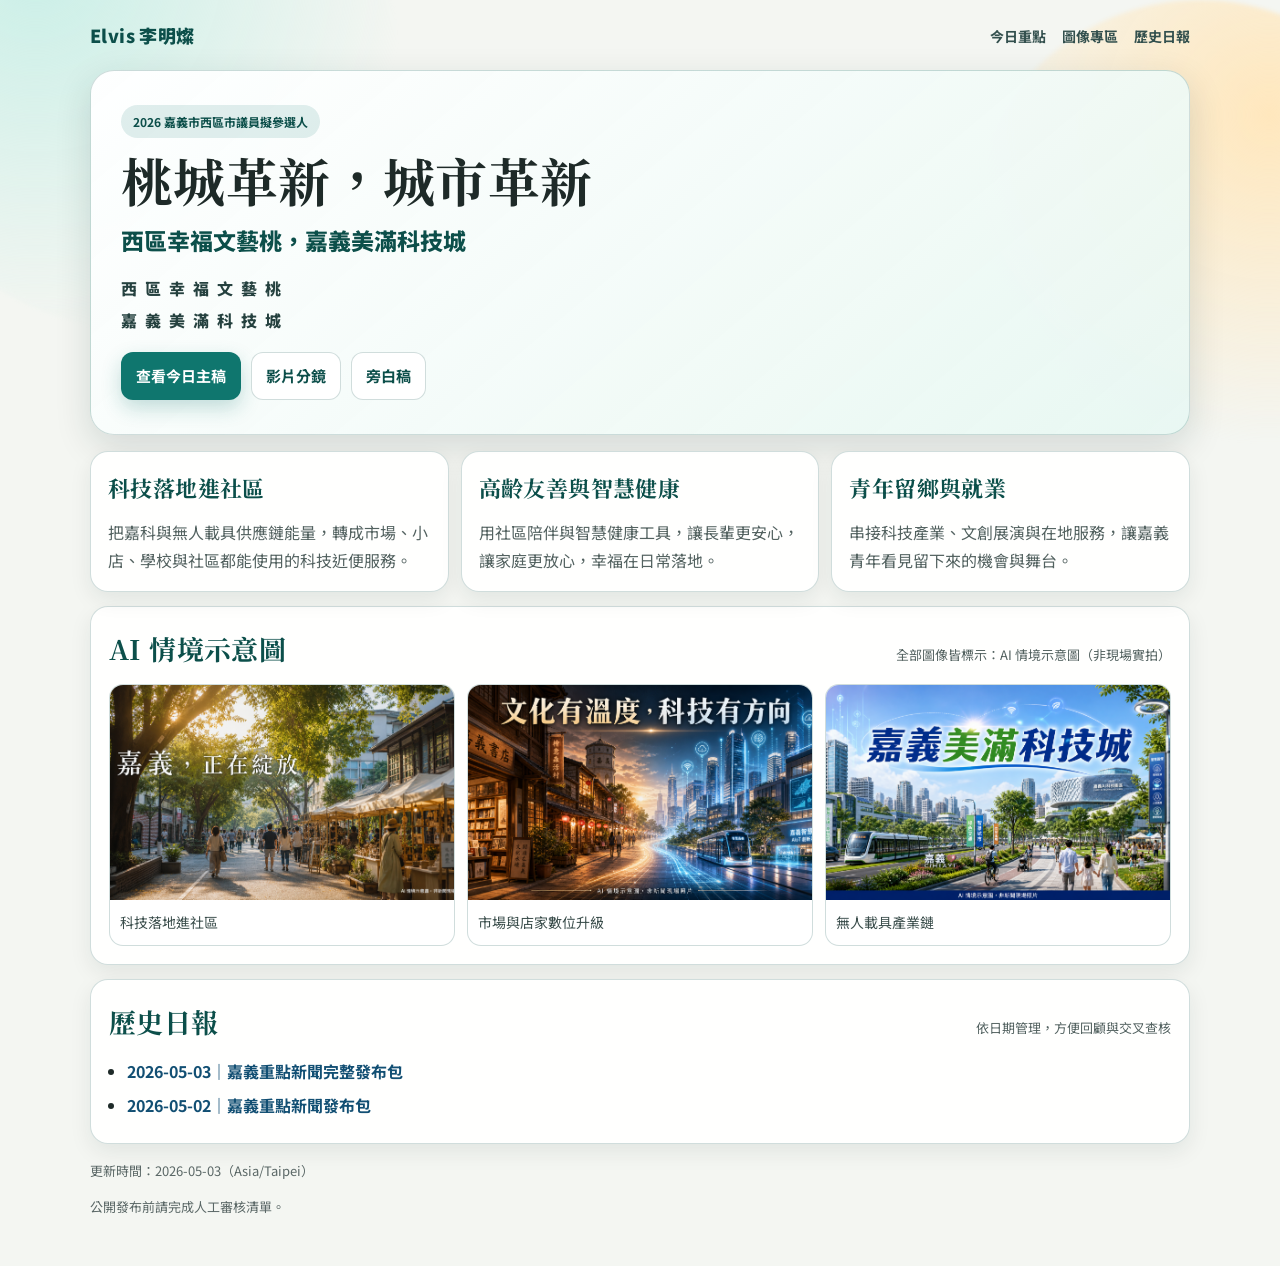
==== index.html @ 9598e378 "fix: repair homepage image src" ====
﻿<!doctype html>
<html lang="zh-Hant">
<head>
  <meta charset="utf-8" />
  <meta name="viewport" content="width=device-width, initial-scale=1" />
  <title>Elvis 李明燦｜嘉義市西區 2026 競選資訊站</title>
  <meta name="description" content="桃城革新，城市革新。嘉義市西區競選資訊：科技、文化、幸福三主軸與每日重點新聞。" />
  <link rel="preconnect" href="https://fonts.googleapis.com" />
  <link rel="preconnect" href="https://fonts.gstatic.com" crossorigin />
  <link href="https://fonts.googleapis.com/css2?family=Noto+Sans+TC:wght@400;500;700;900&family=Noto+Serif+TC:wght@700;900&display=swap" rel="stylesheet" />
  <link rel="stylesheet" href="./styles/site.css" />
</head>
<body>
  <div class="bg-orb bg-orb-a"></div>
  <div class="bg-orb bg-orb-b"></div>

  <header class="topbar wrap">
    <a class="brand" href="./index.html">Elvis 李明燦</a>
    <nav class="topnav">
      <a href="#today">今日重點</a>
      <a href="#gallery">圖像專區</a>
      <a href="#history">歷史日報</a>
    </nav>
  </header>

  <main class="wrap">
    <section class="hero">
      <span class="badge">2026 嘉義市西區市議員擬參選人</span>
      <h1>桃城革新，城市革新</h1>
      <p class="subtitle">西區幸福文藝桃，嘉義美滿科技城</p>

      <div class="acrostic">
        <div>西 區 幸 福 文 藝 桃</div>
        <div>嘉 義 美 滿 科 技 城</div>
      </div>

      <div class="cta-row">
        <a class="btn btn-primary" href="./chiayi-daily-report-2026-05-03.md">查看今日主稿</a>
        <a class="btn btn-soft" href="./storyboard.md">影片分鏡</a>
        <a class="btn btn-soft" href="./narration.txt">旁白稿</a>
      </div>
    </section>

    <section class="grid three" id="today">
      <article class="card">
        <h2>科技落地進社區</h2>
        <p>把嘉科與無人載具供應鏈能量，轉成市場、小店、學校與社區都能使用的科技近便服務。</p>
      </article>
      <article class="card">
        <h2>高齡友善與智慧健康</h2>
        <p>用社區陪伴與智慧健康工具，讓長輩更安心，讓家庭更放心，幸福在日常落地。</p>
      </article>
      <article class="card">
        <h2>青年留鄉與就業</h2>
        <p>串接科技產業、文創展演與在地服務，讓嘉義青年看見留下來的機會與舞台。</p>
      </article>
    </section>

    <section class="panel" id="gallery">
      <div class="panel-head">
        <h2>AI 情境示意圖</h2>
        <span>全部圖像皆標示：AI 情境示意圖（非現場實拍）</span>
      </div>
      <div class="gallery">
        <figure>
          <img src="./assets/daily/2026-05-03/1.png" alt="AI 情境示意圖：科技城市封面" />
          <figcaption>科技落地進社區</figcaption>
        </figure>
        <figure>
          <img src="./assets/daily/2026-05-03/2.png" alt="AI 情境示意圖：市場數位升級" />
          <figcaption>市場與店家數位升級</figcaption>
        </figure>
        <figure>
          <img src="./assets/daily/2026-05-03/3.png" alt="AI 情境示意圖：無人機產業應用" />
          <figcaption>無人載具產業鏈</figcaption>
        </figure>
      </div>
    </section>

    <section class="panel" id="history">
      <div class="panel-head">
        <h2>歷史日報</h2>
        <span>依日期管理，方便回顧與交叉查核</span>
      </div>
      <ul class="history-list">
        <li><a href="./chiayi-daily-report-2026-05-03.md">2026-05-03｜嘉義重點新聞完整發布包</a></li>
        <li><a href="./chiayi-daily-news-2026-05-02.md">2026-05-02｜嘉義重點新聞發布包</a></li>
      </ul>
    </section>

    <footer class="footer">
      <p>更新時間：2026-05-03（Asia/Taipei）</p>
      <p>公開發布前請完成人工審核清單。</p>
    </footer>
  </main>
</body>
</html>
---- styles/site.css ----
﻿:root {
  --bg: #f4f6f2;
  --ink: #1e2a28;
  --muted: #536260;
  --line: rgba(20, 87, 79, 0.2);
  --card: rgba(255, 255, 255, 0.92);
  --brand: #0f766e;
  --brand-deep: #0c4f4a;
  --warm: #d97706;
  --shadow: 0 12px 36px rgba(11, 42, 39, 0.14);
}

* { box-sizing: border-box; }

body {
  margin: 0;
  color: var(--ink);
  font-family: "Noto Sans TC", "Segoe UI", sans-serif;
  line-height: 1.75;
  background: var(--bg);
}

.wrap {
  width: min(1100px, 92vw);
  margin: 0 auto;
}

.bg-orb {
  position: fixed;
  z-index: -1;
  border-radius: 999px;
  filter: blur(2px);
}

.bg-orb-a {
  width: 520px;
  height: 520px;
  top: -190px;
  left: -120px;
  background: radial-gradient(circle at 30% 30%, #caefe7 0%, rgba(202, 239, 231, 0) 72%);
}

.bg-orb-b {
  width: 460px;
  height: 460px;
  top: 0;
  right: -150px;
  background: radial-gradient(circle at 65% 25%, #ffe7bd 0%, rgba(255, 231, 189, 0) 72%);
}

.topbar {
  padding: 20px 0 6px;
  display: flex;
  justify-content: space-between;
  align-items: center;
}

.brand {
  text-decoration: none;
  color: var(--brand-deep);
  font-weight: 900;
  letter-spacing: .4px;
  font-size: 18px;
}

.topnav {
  display: flex;
  gap: 16px;
}

.topnav a {
  color: #33504e;
  text-decoration: none;
  font-weight: 700;
  font-size: 14px;
}

.hero {
  margin-top: 12px;
  border: 1px solid var(--line);
  background: linear-gradient(140deg, rgba(255,255,255,.97), rgba(231,247,242,.9));
  border-radius: 24px;
  box-shadow: var(--shadow);
  padding: 34px 30px;
}

.badge {
  display: inline-block;
  font-size: 12px;
  font-weight: 700;
  color: var(--brand-deep);
  background: rgba(15,118,110,.12);
  padding: 6px 12px;
  border-radius: 999px;
}

h1, h2 {
  font-family: "Noto Serif TC", serif;
  letter-spacing: .4px;
}

h1 {
  margin: 10px 0 8px;
  font-size: clamp(32px, 4.8vw, 52px);
  line-height: 1.24;
}

.subtitle {
  margin: 0;
  color: var(--brand-deep);
  font-size: clamp(18px, 2.2vw, 23px);
  font-weight: 800;
}

.acrostic {
  margin-top: 14px;
  display: grid;
  gap: 4px;
  color: #25413f;
  font-weight: 800;
  letter-spacing: 2px;
}

.cta-row {
  margin-top: 18px;
  display: flex;
  flex-wrap: wrap;
  gap: 10px;
}

.btn {
  text-decoration: none;
  border-radius: 12px;
  border: 1px solid transparent;
  padding: 10px 14px;
  font-weight: 700;
  font-size: 15px;
  transition: transform .15s ease;
}

.btn:hover { transform: translateY(-1px); }

.btn-primary {
  background: var(--brand);
  color: #fff;
  box-shadow: 0 8px 20px rgba(15,118,110,.24);
}

.btn-soft {
  color: var(--brand-deep);
  background: #fff;
  border-color: var(--line);
}

.grid.three {
  margin-top: 16px;
  display: grid;
  grid-template-columns: repeat(3, minmax(0, 1fr));
  gap: 12px;
}

.card,
.panel {
  border: 1px solid var(--line);
  border-radius: 18px;
  background: var(--card);
  box-shadow: 0 8px 22px rgba(12, 40, 38, .08);
}

.card {
  padding: 17px;
}

.card h2 {
  margin: 0 0 10px;
  font-size: 22px;
  color: var(--brand-deep);
}

.card p { margin: 0; color: var(--muted); }

.panel {
  margin-top: 14px;
  padding: 18px;
}

.panel-head {
  display: flex;
  justify-content: space-between;
  align-items: baseline;
  gap: 10px;
}

.panel-head h2 {
  margin: 0;
  color: var(--brand-deep);
  font-size: 27px;
}

.panel-head span {
  font-size: 13px;
  color: var(--muted);
}

.gallery {
  margin-top: 12px;
  display: grid;
  grid-template-columns: repeat(3, minmax(0, 1fr));
  gap: 12px;
}

figure {
  margin: 0;
  border: 1px solid var(--line);
  border-radius: 14px;
  overflow: hidden;
  background: #fff;
}

figure img {
  width: 100%;
  aspect-ratio: 16 / 10;
  object-fit: cover;
  display: block;
}

figcaption {
  font-size: 14px;
  color: #3a4d4b;
  padding: 10px;
}

.history-list {
  margin: 12px 0 0;
  padding-left: 18px;
}

.history-list li { margin: 6px 0; }

.history-list a {
  color: #124f73;
  text-decoration: none;
  font-weight: 700;
}

.history-list a:hover { text-decoration: underline; }

.footer {
  margin: 16px 0 48px;
  color: #5a6766;
  font-size: 13px;
}

@media (max-width: 960px) {
  .topbar {
    flex-direction: column;
    align-items: flex-start;
    gap: 8px;
  }

  .grid.three,
  .gallery {
    grid-template-columns: 1fr;
  }

  .hero {
    padding: 28px 18px;
  }

  .panel-head {
    flex-direction: column;
    align-items: flex-start;
  }
}
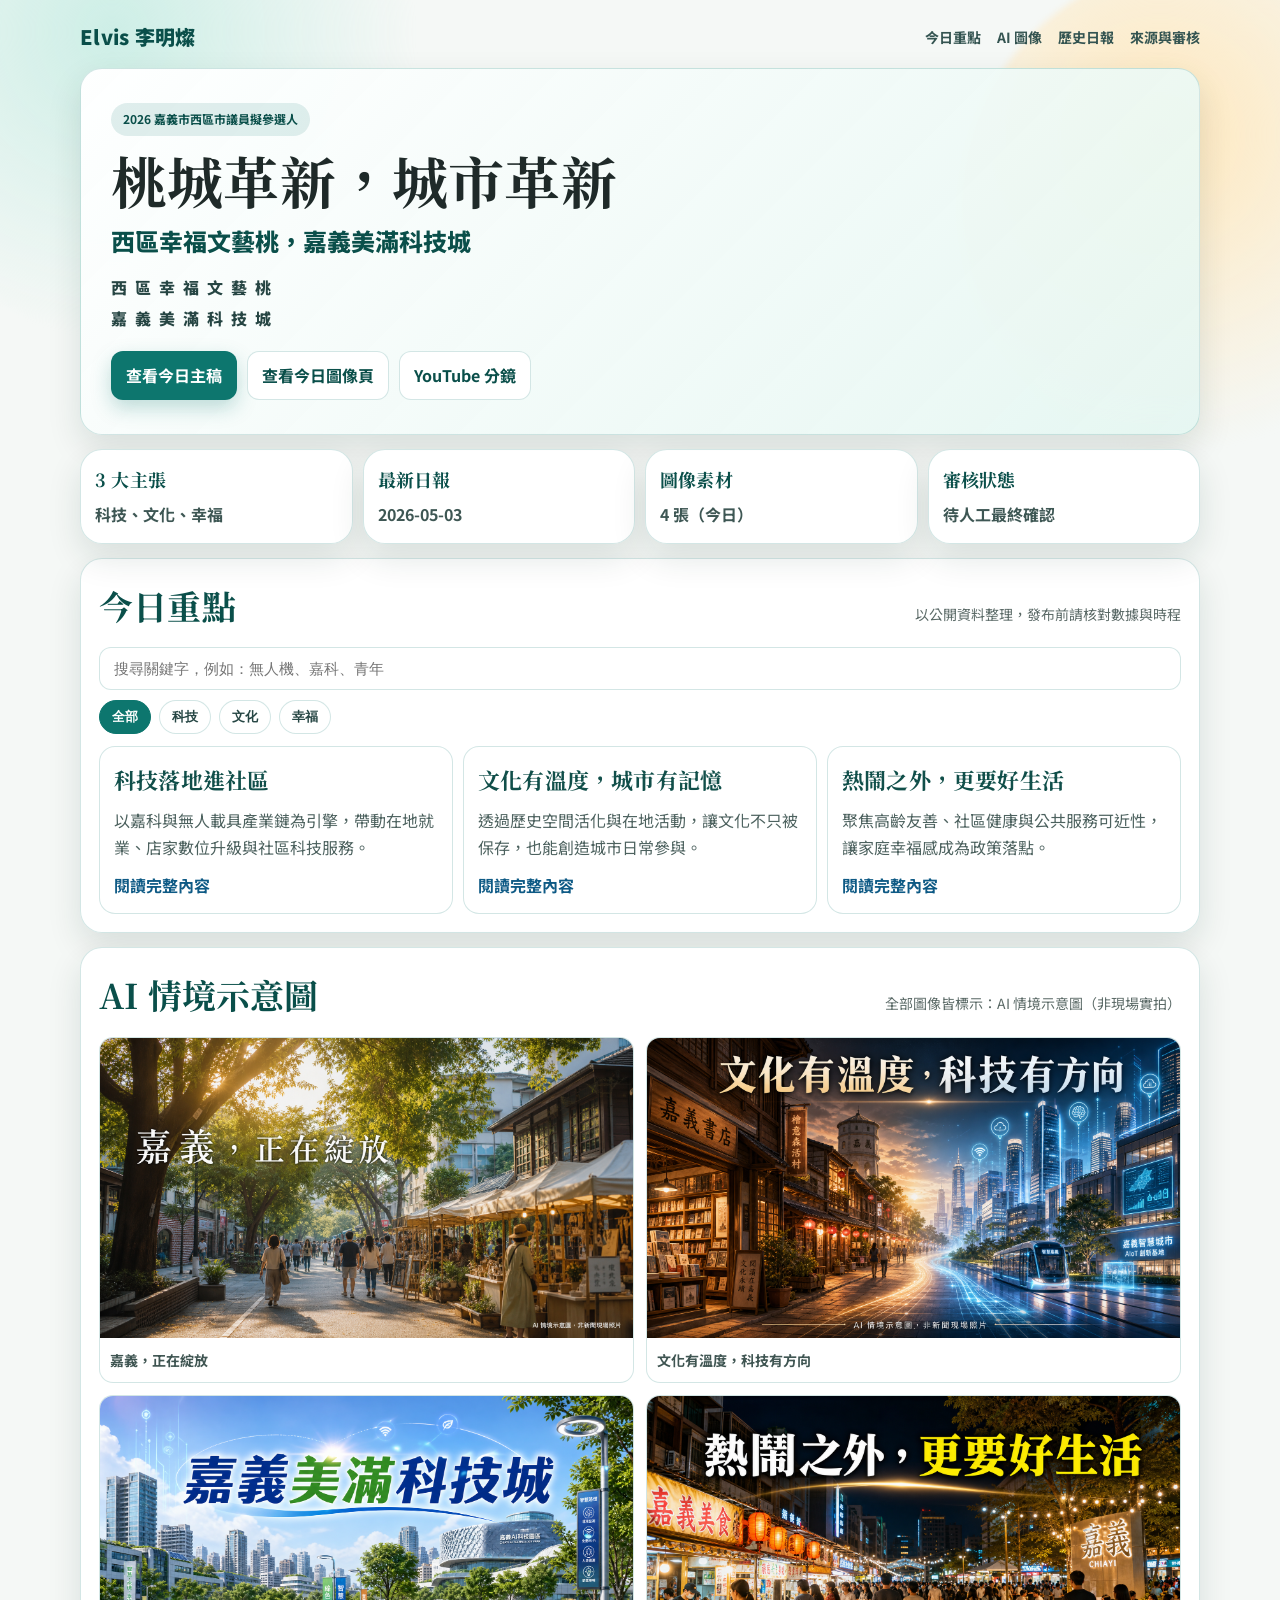
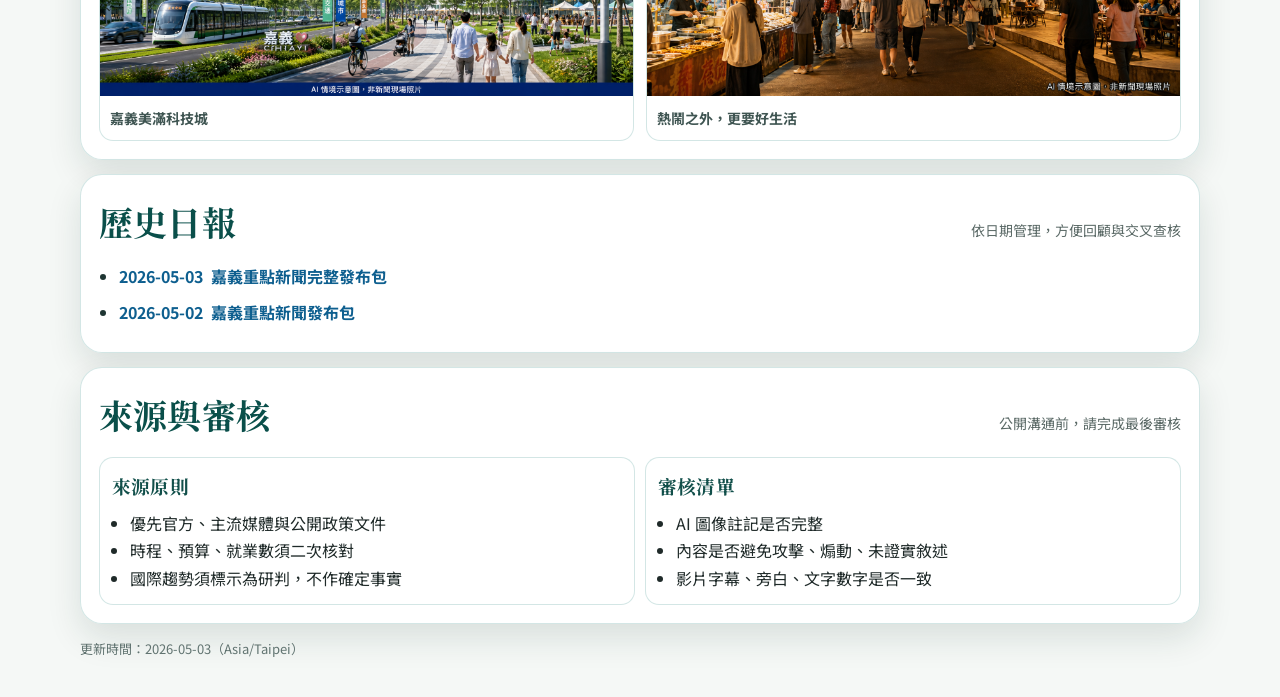
==== commit ce1951d6: "feat: homepage v2 with richer layout and filters" ====
--- a/index.html
+++ b/index.html
@@ -3,23 +3,24 @@
 <head>
   <meta charset="utf-8" />
   <meta name="viewport" content="width=device-width, initial-scale=1" />
-  <title>Elvis 李明燦｜嘉義市西區 2026 競選資訊站</title>
-  <meta name="description" content="桃城革新，城市革新。嘉義市西區競選資訊：科技、文化、幸福三主軸與每日重點新聞。" />
+  <title>Elvis 李明燦｜嘉義市西區競選資訊站</title>
+  <meta name="description" content="科技、文化、幸福三主軸。嘉義市西區每日重點新聞、圖文影音、審核清單與歷史日報。" />
   <link rel="preconnect" href="https://fonts.googleapis.com" />
   <link rel="preconnect" href="https://fonts.gstatic.com" crossorigin />
   <link href="https://fonts.googleapis.com/css2?family=Noto+Sans+TC:wght@400;500;700;900&family=Noto+Serif+TC:wght@700;900&display=swap" rel="stylesheet" />
   <link rel="stylesheet" href="./styles/site.css" />
 </head>
 <body>
-  <div class="bg-orb bg-orb-a"></div>
-  <div class="bg-orb bg-orb-b"></div>
+  <div class="bg bg-a"></div>
+  <div class="bg bg-b"></div>
 
-  <header class="topbar wrap">
+  <header class="top wrap">
     <a class="brand" href="./index.html">Elvis 李明燦</a>
-    <nav class="topnav">
-      <a href="#today">今日重點</a>
-      <a href="#gallery">圖像專區</a>
-      <a href="#history">歷史日報</a>
+    <nav>
+      <a href="#highlights">今日重點</a>
+      <a href="#gallery">AI 圖像</a>
+      <a href="#timeline">歷史日報</a>
+      <a href="#sources">來源與審核</a>
     </nav>
   </header>
 
@@ -27,75 +28,142 @@
     <section class="hero">
       <span class="badge">2026 嘉義市西區市議員擬參選人</span>
       <h1>桃城革新，城市革新</h1>
-      <p class="subtitle">西區幸福文藝桃，嘉義美滿科技城</p>
-
+      <p class="slogan">西區幸福文藝桃，嘉義美滿科技城</p>
       <div class="acrostic">
         <div>西 區 幸 福 文 藝 桃</div>
         <div>嘉 義 美 滿 科 技 城</div>
       </div>
 
-      <div class="cta-row">
-        <a class="btn btn-primary" href="./chiayi-daily-report-2026-05-03.md">查看今日主稿</a>
-        <a class="btn btn-soft" href="./storyboard.md">影片分鏡</a>
-        <a class="btn btn-soft" href="./narration.txt">旁白稿</a>
+      <div class="hero-actions">
+        <a class="btn btn-main" href="./chiayi-daily-report-2026-05-03.md">查看今日主稿</a>
+        <a class="btn btn-soft" href="./daily/2026-05-03-gallery.html">查看今日圖像頁</a>
+        <a class="btn btn-soft" href="./storyboard.md">YouTube 分鏡</a>
       </div>
     </section>
 
-    <section class="grid three" id="today">
-      <article class="card">
-        <h2>科技落地進社區</h2>
-        <p>把嘉科與無人載具供應鏈能量，轉成市場、小店、學校與社區都能使用的科技近便服務。</p>
+    <section class="kpis" aria-label="今日關鍵數據">
+      <article>
+        <h3>3 大主張</h3>
+        <p>科技、文化、幸福</p>
       </article>
-      <article class="card">
-        <h2>高齡友善與智慧健康</h2>
-        <p>用社區陪伴與智慧健康工具，讓長輩更安心，讓家庭更放心，幸福在日常落地。</p>
+      <article>
+        <h3>最新日報</h3>
+        <p>2026-05-03</p>
       </article>
-      <article class="card">
-        <h2>青年留鄉與就業</h2>
-        <p>串接科技產業、文創展演與在地服務，讓嘉義青年看見留下來的機會與舞台。</p>
+      <article>
+        <h3>圖像素材</h3>
+        <p>4 張（今日）</p>
+      </article>
+      <article>
+        <h3>審核狀態</h3>
+        <p>待人工最終確認</p>
       </article>
     </section>
 
-    <section class="panel" id="gallery">
+    <section id="highlights" class="panel">
+      <div class="panel-head">
+        <h2>今日重點</h2>
+        <p>以公開資料整理，發布前請核對數據與時程</p>
+      </div>
+
+      <div class="toolbar">
+        <input id="searchInput" type="search" placeholder="搜尋關鍵字，例如：無人機、嘉科、青年" />
+        <div class="chips" id="chipGroup">
+          <button class="chip active" data-filter="all">全部</button>
+          <button class="chip" data-filter="tech">科技</button>
+          <button class="chip" data-filter="culture">文化</button>
+          <button class="chip" data-filter="wellbeing">幸福</button>
+        </div>
+      </div>
+
+      <div class="cards" id="newsCards">
+        <article class="news-card" data-category="tech" data-keywords="嘉科 無人機 先進封裝 青年就業">
+          <h3>科技落地進社區</h3>
+          <p>以嘉科與無人載具產業鏈為引擎，帶動在地就業、店家數位升級與社區科技服務。</p>
+          <a href="./chiayi-daily-report-2026-05-03.md">閱讀完整內容</a>
+        </article>
+
+        <article class="news-card" data-category="culture" data-keywords="舊市公所 文化活動 文創 觀光">
+          <h3>文化有溫度，城市有記憶</h3>
+          <p>透過歷史空間活化與在地活動，讓文化不只被保存，也能創造城市日常參與。</p>
+          <a href="./chiayi-daily-report-2026-05-03.md">閱讀完整內容</a>
+        </article>
+
+        <article class="news-card" data-category="wellbeing" data-keywords="高齡 健康 社區 生活 安心">
+          <h3>熱鬧之外，更要好生活</h3>
+          <p>聚焦高齡友善、社區健康與公共服務可近性，讓家庭幸福感成為政策落點。</p>
+          <a href="./chiayi-daily-report-2026-05-03.md">閱讀完整內容</a>
+        </article>
+      </div>
+    </section>
+
+    <section id="gallery" class="panel">
       <div class="panel-head">
         <h2>AI 情境示意圖</h2>
-        <span>全部圖像皆標示：AI 情境示意圖（非現場實拍）</span>
+        <p>全部圖像皆標示：AI 情境示意圖（非現場實拍）</p>
       </div>
+
       <div class="gallery">
         <figure>
-          <img src="./assets/daily/2026-05-03/1.png" alt="AI 情境示意圖：科技城市封面" />
-          <figcaption>科技落地進社區</figcaption>
+          <img src="./assets/daily/2026-05-03/1.png" alt="AI 情境示意圖：嘉義正在綻放" />
+          <figcaption>嘉義，正在綻放</figcaption>
         </figure>
         <figure>
-          <img src="./assets/daily/2026-05-03/2.png" alt="AI 情境示意圖：市場數位升級" />
-          <figcaption>市場與店家數位升級</figcaption>
+          <img src="./assets/daily/2026-05-03/2.png" alt="AI 情境示意圖：文化有溫度 科技有方向" />
+          <figcaption>文化有溫度，科技有方向</figcaption>
         </figure>
         <figure>
-          <img src="./assets/daily/2026-05-03/3.png" alt="AI 情境示意圖：無人機產業應用" />
-          <figcaption>無人載具產業鏈</figcaption>
+          <img src="./assets/daily/2026-05-03/3.png" alt="AI 情境示意圖：嘉義美滿科技城" />
+          <figcaption>嘉義美滿科技城</figcaption>
+        </figure>
+        <figure>
+          <img src="./assets/daily/2026-05-03/4.png" alt="AI 情境示意圖：熱鬧之外 更要好生活" />
+          <figcaption>熱鬧之外，更要好生活</figcaption>
         </figure>
       </div>
     </section>
 
-    <section class="panel" id="history">
+    <section id="timeline" class="panel">
       <div class="panel-head">
         <h2>歷史日報</h2>
-        <span>依日期管理，方便回顧與交叉查核</span>
+        <p>依日期管理，方便回顧與交叉查核</p>
       </div>
-      <ul class="history-list">
-        <li><a href="./chiayi-daily-report-2026-05-03.md">2026-05-03｜嘉義重點新聞完整發布包</a></li>
-        <li><a href="./chiayi-daily-news-2026-05-02.md">2026-05-02｜嘉義重點新聞發布包</a></li>
+      <ul class="timeline">
+        <li><time>2026-05-03</time><a href="./chiayi-daily-report-2026-05-03.md">嘉義重點新聞完整發布包</a></li>
+        <li><time>2026-05-02</time><a href="./chiayi-daily-news-2026-05-02.md">嘉義重點新聞發布包</a></li>
       </ul>
     </section>
 
-    <footer class="footer">
-      <p>更新時間：2026-05-03（Asia/Taipei）</p>
-      <p>公開發布前請完成人工審核清單。</p>
-    </footer>
+    <section id="sources" class="panel">
+      <div class="panel-head">
+        <h2>來源與審核</h2>
+        <p>公開溝通前，請完成最後審核</p>
+      </div>
+      <div class="sources-grid">
+        <article>
+          <h3>來源原則</h3>
+          <ul>
+            <li>優先官方、主流媒體與公開政策文件</li>
+            <li>時程、預算、就業數須二次核對</li>
+            <li>國際趨勢須標示為研判，不作確定事實</li>
+          </ul>
+        </article>
+        <article>
+          <h3>審核清單</h3>
+          <ul>
+            <li>AI 圖像註記是否完整</li>
+            <li>內容是否避免攻擊、煽動、未證實敘述</li>
+            <li>影片字幕、旁白、文字數字是否一致</li>
+          </ul>
+        </article>
+      </div>
+    </section>
   </main>
+
+  <footer class="footer wrap">
+    <p>更新時間：2026-05-03（Asia/Taipei）</p>
+  </footer>
+
+  <script src="./scripts/site.js"></script>
 </body>
 </html>
-
-
-
-
--- a/styles/site.css
+++ b/styles/site.css
@@ -1,13 +1,13 @@
 ﻿:root {
-  --bg: #f4f6f2;
-  --ink: #1e2a28;
-  --muted: #536260;
-  --line: rgba(20, 87, 79, 0.2);
-  --card: rgba(255, 255, 255, 0.92);
-  --brand: #0f766e;
-  --brand-deep: #0c4f4a;
-  --warm: #d97706;
-  --shadow: 0 12px 36px rgba(11, 42, 39, 0.14);
+  --bg: #f5f8f6;
+  --ink: #1f2a29;
+  --muted: #5b6a67;
+  --brand: #0d766e;
+  --brand-deep: #0a4f4a;
+  --accent: #e1a300;
+  --line: rgba(13, 118, 110, 0.18);
+  --panel: rgba(255, 255, 255, 0.93);
+  --shadow: 0 14px 34px rgba(16, 48, 45, 0.12);
 }
 
 * { box-sizing: border-box; }
@@ -16,112 +16,118 @@
   margin: 0;
   color: var(--ink);
   font-family: "Noto Sans TC", "Segoe UI", sans-serif;
-  line-height: 1.75;
+  line-height: 1.72;
   background: var(--bg);
 }
 
-.wrap {
-  width: min(1100px, 92vw);
-  margin: 0 auto;
-}
-
-.bg-orb {
+.bg {
   position: fixed;
   z-index: -1;
   border-radius: 999px;
-  filter: blur(2px);
-}
-
-.bg-orb-a {
-  width: 520px;
-  height: 520px;
-  top: -190px;
-  left: -120px;
-  background: radial-gradient(circle at 30% 30%, #caefe7 0%, rgba(202, 239, 231, 0) 72%);
-}
-
-.bg-orb-b {
-  width: 460px;
-  height: 460px;
-  top: 0;
-  right: -150px;
-  background: radial-gradient(circle at 65% 25%, #ffe7bd 0%, rgba(255, 231, 189, 0) 72%);
-}
-
-.topbar {
-  padding: 20px 0 6px;
+  filter: blur(3px);
+}
+
+.bg-a {
+  width: 560px;
+  height: 560px;
+  left: -140px;
+  top: -220px;
+  background: radial-gradient(circle at 45% 45%, #cdeee6 0%, rgba(205, 238, 230, 0) 70%);
+}
+
+.bg-b {
+  width: 500px;
+  height: 500px;
+  right: -180px;
+  top: -40px;
+  background: radial-gradient(circle at 40% 35%, #ffe8be 0%, rgba(255, 232, 190, 0) 72%);
+}
+
+.wrap {
+  width: min(1120px, 92vw);
+  margin: 0 auto;
+}
+
+.top {
+  padding: 20px 0 4px;
   display: flex;
   justify-content: space-between;
   align-items: center;
 }
 
 .brand {
-  text-decoration: none;
-  color: var(--brand-deep);
+  color: var(--brand-deep);
+  text-decoration: none;
   font-weight: 900;
-  letter-spacing: .4px;
-  font-size: 18px;
-}
-
-.topnav {
+  letter-spacing: .3px;
+  font-size: 20px;
+}
+
+.top nav {
   display: flex;
   gap: 16px;
 }
 
-.topnav a {
-  color: #33504e;
-  text-decoration: none;
-  font-weight: 700;
+.top nav a {
+  color: #345451;
+  text-decoration: none;
   font-size: 14px;
+  font-weight: 700;
+}
+
+.hero,
+.panel,
+.kpis article {
+  border: 1px solid var(--line);
+  border-radius: 22px;
+  background: var(--panel);
+  box-shadow: var(--shadow);
 }
 
 .hero {
-  margin-top: 12px;
-  border: 1px solid var(--line);
-  background: linear-gradient(140deg, rgba(255,255,255,.97), rgba(231,247,242,.9));
-  border-radius: 24px;
-  box-shadow: var(--shadow);
+  margin-top: 10px;
   padding: 34px 30px;
+  background: linear-gradient(135deg, rgba(255,255,255,.97), rgba(228,246,241,.9));
 }
 
 .badge {
   display: inline-block;
-  font-size: 12px;
-  font-weight: 700;
-  color: var(--brand-deep);
-  background: rgba(15,118,110,.12);
   padding: 6px 12px;
   border-radius: 999px;
-}
-
-h1, h2 {
+  background: rgba(13,118,110,.12);
+  color: var(--brand-deep);
+  font-size: 12px;
+  font-weight: 700;
+}
+
+h1,h2,h3 {
   font-family: "Noto Serif TC", serif;
-  letter-spacing: .4px;
+  letter-spacing: .2px;
 }
 
 h1 {
-  margin: 10px 0 8px;
-  font-size: clamp(32px, 4.8vw, 52px);
-  line-height: 1.24;
-}
-
-.subtitle {
-  margin: 0;
-  color: var(--brand-deep);
-  font-size: clamp(18px, 2.2vw, 23px);
+  margin: 10px 0 6px;
+  font-size: clamp(34px, 5vw, 56px);
+  line-height: 1.22;
+}
+
+.slogan {
+  margin: 0;
+  color: var(--brand-deep);
+  font-size: clamp(18px, 2.2vw, 24px);
   font-weight: 800;
 }
 
 .acrostic {
-  margin-top: 14px;
+  margin-top: 12px;
   display: grid;
   gap: 4px;
-  color: #25413f;
   font-weight: 800;
   letter-spacing: 2px;
-}
-
-.cta-row {
+  color: #264543;
+}
+
+.hero-actions {
   margin-top: 18px;
   display: flex;
   flex-wrap: wrap;
@@ -129,21 +135,21 @@
 }
 
 .btn {
+  display: inline-block;
   text-decoration: none;
   border-radius: 12px;
+  padding: 10px 14px;
+  font-weight: 700;
   border: 1px solid transparent;
-  padding: 10px 14px;
-  font-weight: 700;
-  font-size: 15px;
   transition: transform .15s ease;
 }
 
 .btn:hover { transform: translateY(-1px); }
 
-.btn-primary {
+.btn-main {
+  color: #fff;
   background: var(--brand);
-  color: #fff;
-  box-shadow: 0 8px 20px rgba(15,118,110,.24);
+  box-shadow: 0 8px 20px rgba(13,118,110,.25);
 }
 
 .btn-soft {
@@ -152,32 +158,28 @@
   border-color: var(--line);
 }
 
-.grid.three {
-  margin-top: 16px;
-  display: grid;
-  grid-template-columns: repeat(3, minmax(0, 1fr));
-  gap: 12px;
-}
-
-.card,
-.panel {
-  border: 1px solid var(--line);
-  border-radius: 18px;
-  background: var(--card);
-  box-shadow: 0 8px 22px rgba(12, 40, 38, .08);
-}
-
-.card {
-  padding: 17px;
-}
-
-.card h2 {
-  margin: 0 0 10px;
-  font-size: 22px;
-  color: var(--brand-deep);
-}
-
-.card p { margin: 0; color: var(--muted); }
+.kpis {
+  margin-top: 14px;
+  display: grid;
+  grid-template-columns: repeat(4, minmax(0, 1fr));
+  gap: 10px;
+}
+
+.kpis article {
+  padding: 14px;
+}
+
+.kpis h3 {
+  margin: 0 0 6px;
+  color: var(--brand-deep);
+  font-size: 18px;
+}
+
+.kpis p {
+  margin: 0;
+  color: #3e5754;
+  font-weight: 700;
+}
 
 .panel {
   margin-top: 14px;
@@ -188,24 +190,94 @@
   display: flex;
   justify-content: space-between;
   align-items: baseline;
-  gap: 10px;
+  gap: 12px;
 }
 
 .panel-head h2 {
   margin: 0;
   color: var(--brand-deep);
-  font-size: 27px;
-}
-
-.panel-head span {
-  font-size: 13px;
+  font-size: 34px;
+}
+
+.panel-head p {
+  margin: 0;
   color: var(--muted);
+  font-size: 14px;
+}
+
+.toolbar {
+  margin-top: 12px;
+  display: grid;
+  gap: 10px;
+}
+
+input[type="search"] {
+  width: 100%;
+  border: 1px solid var(--line);
+  border-radius: 12px;
+  padding: 12px 14px;
+  font-size: 15px;
+}
+
+.chips {
+  display: flex;
+  flex-wrap: wrap;
+  gap: 8px;
+}
+
+.chip {
+  border: 1px solid var(--line);
+  border-radius: 999px;
+  background: #fff;
+  color: #264644;
+  padding: 7px 12px;
+  font-weight: 700;
+  cursor: pointer;
+}
+
+.chip.active {
+  color: #fff;
+  background: var(--brand);
+  border-color: var(--brand);
+}
+
+.cards {
+  margin-top: 12px;
+  display: grid;
+  grid-template-columns: repeat(3, minmax(0, 1fr));
+  gap: 10px;
+}
+
+.news-card {
+  border: 1px solid var(--line);
+  border-radius: 16px;
+  background: #fff;
+  padding: 14px;
+}
+
+.news-card h3 {
+  margin: 0 0 8px;
+  color: #114f4a;
+  font-size: 22px;
+}
+
+.news-card p {
+  margin: 0;
+  color: #4d625f;
+}
+
+.news-card a {
+  margin-top: 10px;
+  display: inline-block;
+  color: #0e5a85;
+  font-weight: 700;
+  text-decoration: none;
 }
 
 .gallery {
   margin-top: 12px;
   display: grid;
-  grid-template-columns: repeat(3, minmax(0, 1fr));
+  grid-template-columns: repeat(2, minmax(0, 1fr));
   gap: 12px;
 }
 
@@ -219,52 +291,84 @@
 
 figure img {
   width: 100%;
-  aspect-ratio: 16 / 10;
+  aspect-ratio: 16/9;
   object-fit: cover;
   display: block;
 }
 
 figcaption {
+  padding: 10px;
   font-size: 14px;
-  color: #3a4d4b;
-  padding: 10px;
-}
-
-.history-list {
+  color: #3f5552;
+  font-weight: 700;
+}
+
+.timeline {
   margin: 12px 0 0;
+  padding-left: 20px;
+}
+
+.timeline li {
+  margin: 8px 0;
+  color: #1e3532;
+  font-weight: 700;
+}
+
+.timeline time {
+  color: #0e5f8f;
+  margin-right: 8px;
+}
+
+.timeline a {
+  color: #0e5f8f;
+  text-decoration: none;
+}
+
+.sources-grid {
+  margin-top: 12px;
+  display: grid;
+  grid-template-columns: repeat(2, minmax(0,1fr));
+  gap: 10px;
+}
+
+.sources-grid article {
+  border: 1px solid var(--line);
+  border-radius: 14px;
+  background: #fff;
+  padding: 12px;
+}
+
+.sources-grid h3 {
+  margin: 0 0 8px;
+  color: #114f4a;
+}
+
+.sources-grid ul {
+  margin: 0;
   padding-left: 18px;
 }
 
-.history-list li { margin: 6px 0; }
-
-.history-list a {
-  color: #124f73;
-  text-decoration: none;
-  font-weight: 700;
-}
-
-.history-list a:hover { text-decoration: underline; }
-
 .footer {
-  margin: 16px 0 48px;
-  color: #5a6766;
+  margin: 14px auto 36px;
+  color: #607370;
   font-size: 13px;
 }
 
-@media (max-width: 960px) {
-  .topbar {
+@media (max-width: 980px) {
+  .top {
     flex-direction: column;
     align-items: flex-start;
     gap: 8px;
   }
 
-  .grid.three,
-  .gallery {
+  .kpis {
+    grid-template-columns: repeat(2, minmax(0, 1fr));
+  }
+
+  .cards,
+  .gallery,
+  .sources-grid {
     grid-template-columns: 1fr;
-  }
-
-  .hero {
-    padding: 28px 18px;
   }
 
   .panel-head {
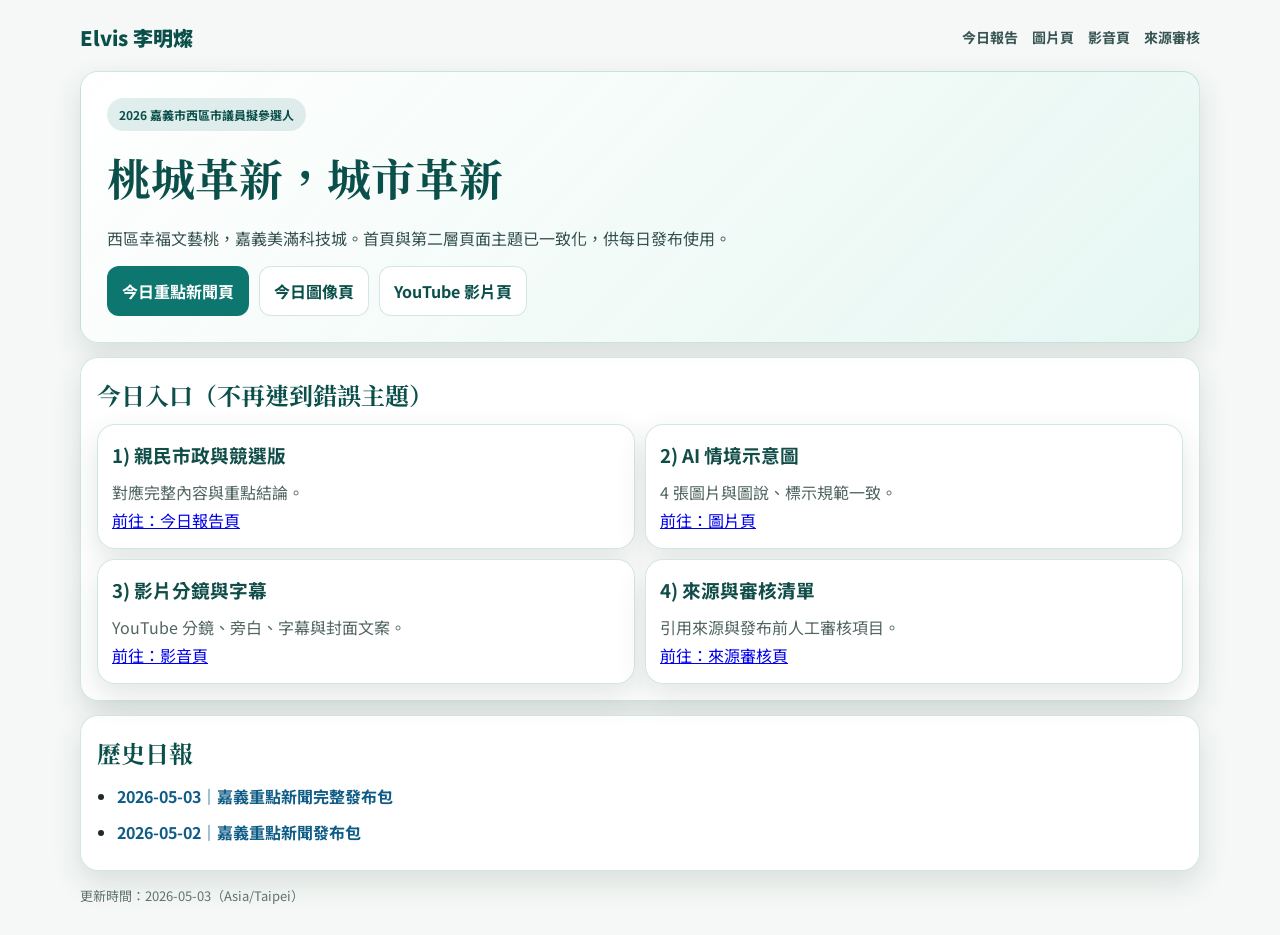
==== commit daf2bc94: "feat: rebuild second-level pages with correct themes and links" ====
--- a/index.html
+++ b/index.html
@@ -4,23 +4,20 @@
   <meta charset="utf-8" />
   <meta name="viewport" content="width=device-width, initial-scale=1" />
   <title>Elvis 李明燦｜嘉義市西區競選資訊站</title>
-  <meta name="description" content="科技、文化、幸福三主軸。嘉義市西區每日重點新聞、圖文影音、審核清單與歷史日報。" />
+  <meta name="description" content="科技、文化、幸福三主軸。首頁與第二層頁面已對齊，避免 404 與錯誤主題連結。" />
   <link rel="preconnect" href="https://fonts.googleapis.com" />
   <link rel="preconnect" href="https://fonts.gstatic.com" crossorigin />
   <link href="https://fonts.googleapis.com/css2?family=Noto+Sans+TC:wght@400;500;700;900&family=Noto+Serif+TC:wght@700;900&display=swap" rel="stylesheet" />
-  <link rel="stylesheet" href="./styles/site.css" />
+  <link rel="stylesheet" href="./styles/subpage.css" />
 </head>
 <body>
-  <div class="bg bg-a"></div>
-  <div class="bg bg-b"></div>
-
   <header class="top wrap">
     <a class="brand" href="./index.html">Elvis 李明燦</a>
     <nav>
-      <a href="#highlights">今日重點</a>
-      <a href="#gallery">AI 圖像</a>
-      <a href="#timeline">歷史日報</a>
-      <a href="#sources">來源與審核</a>
+      <a href="./daily/2026-05-03-report.html">今日報告</a>
+      <a href="./daily/2026-05-03-gallery.html">圖片頁</a>
+      <a href="./daily/2026-05-03-video-kit.html">影音頁</a>
+      <a href="./daily/2026-05-03-sources-review.html">來源審核</a>
     </nav>
   </header>
 
@@ -28,142 +25,51 @@
     <section class="hero">
       <span class="badge">2026 嘉義市西區市議員擬參選人</span>
       <h1>桃城革新，城市革新</h1>
-      <p class="slogan">西區幸福文藝桃，嘉義美滿科技城</p>
-      <div class="acrostic">
-        <div>西 區 幸 福 文 藝 桃</div>
-        <div>嘉 義 美 滿 科 技 城</div>
-      </div>
-
-      <div class="hero-actions">
-        <a class="btn btn-main" href="./chiayi-daily-report-2026-05-03.md">查看今日主稿</a>
-        <a class="btn btn-soft" href="./daily/2026-05-03-gallery.html">查看今日圖像頁</a>
-        <a class="btn btn-soft" href="./storyboard.md">YouTube 分鏡</a>
+      <p>西區幸福文藝桃，嘉義美滿科技城。首頁與第二層頁面主題已一致化，供每日發布使用。</p>
+      <div class="actions">
+        <a class="btn main" href="./daily/2026-05-03-report.html">今日重點新聞頁</a>
+        <a class="btn soft" href="./daily/2026-05-03-gallery.html">今日圖像頁</a>
+        <a class="btn soft" href="./daily/2026-05-03-video-kit.html">YouTube 影片頁</a>
       </div>
     </section>
 
-    <section class="kpis" aria-label="今日關鍵數據">
-      <article>
-        <h3>3 大主張</h3>
-        <p>科技、文化、幸福</p>
-      </article>
-      <article>
-        <h3>最新日報</h3>
-        <p>2026-05-03</p>
-      </article>
-      <article>
-        <h3>圖像素材</h3>
-        <p>4 張（今日）</p>
-      </article>
-      <article>
-        <h3>審核狀態</h3>
-        <p>待人工最終確認</p>
-      </article>
-    </section>
-
-    <section id="highlights" class="panel">
-      <div class="panel-head">
-        <h2>今日重點</h2>
-        <p>以公開資料整理，發布前請核對數據與時程</p>
-      </div>
-
-      <div class="toolbar">
-        <input id="searchInput" type="search" placeholder="搜尋關鍵字，例如：無人機、嘉科、青年" />
-        <div class="chips" id="chipGroup">
-          <button class="chip active" data-filter="all">全部</button>
-          <button class="chip" data-filter="tech">科技</button>
-          <button class="chip" data-filter="culture">文化</button>
-          <button class="chip" data-filter="wellbeing">幸福</button>
-        </div>
-      </div>
-
-      <div class="cards" id="newsCards">
-        <article class="news-card" data-category="tech" data-keywords="嘉科 無人機 先進封裝 青年就業">
-          <h3>科技落地進社區</h3>
-          <p>以嘉科與無人載具產業鏈為引擎，帶動在地就業、店家數位升級與社區科技服務。</p>
-          <a href="./chiayi-daily-report-2026-05-03.md">閱讀完整內容</a>
+    <section class="panel">
+      <h2>今日入口（不再連到錯誤主題）</h2>
+      <div class="grid-2">
+        <article class="tile">
+          <h3>1) 親民市政與競選版</h3>
+          <p>對應完整內容與重點結論。</p>
+          <p><a href="./daily/2026-05-03-report.html">前往：今日報告頁</a></p>
         </article>
-
-        <article class="news-card" data-category="culture" data-keywords="舊市公所 文化活動 文創 觀光">
-          <h3>文化有溫度，城市有記憶</h3>
-          <p>透過歷史空間活化與在地活動，讓文化不只被保存，也能創造城市日常參與。</p>
-          <a href="./chiayi-daily-report-2026-05-03.md">閱讀完整內容</a>
+        <article class="tile">
+          <h3>2) AI 情境示意圖</h3>
+          <p>4 張圖片與圖說、標示規範一致。</p>
+          <p><a href="./daily/2026-05-03-gallery.html">前往：圖片頁</a></p>
         </article>
-
-        <article class="news-card" data-category="wellbeing" data-keywords="高齡 健康 社區 生活 安心">
-          <h3>熱鬧之外，更要好生活</h3>
-          <p>聚焦高齡友善、社區健康與公共服務可近性，讓家庭幸福感成為政策落點。</p>
-          <a href="./chiayi-daily-report-2026-05-03.md">閱讀完整內容</a>
+        <article class="tile">
+          <h3>3) 影片分鏡與字幕</h3>
+          <p>YouTube 分鏡、旁白、字幕與封面文案。</p>
+          <p><a href="./daily/2026-05-03-video-kit.html">前往：影音頁</a></p>
+        </article>
+        <article class="tile">
+          <h3>4) 來源與審核清單</h3>
+          <p>引用來源與發布前人工審核項目。</p>
+          <p><a href="./daily/2026-05-03-sources-review.html">前往：來源審核頁</a></p>
         </article>
       </div>
     </section>
 
-    <section id="gallery" class="panel">
-      <div class="panel-head">
-        <h2>AI 情境示意圖</h2>
-        <p>全部圖像皆標示：AI 情境示意圖（非現場實拍）</p>
-      </div>
-
-      <div class="gallery">
-        <figure>
-          <img src="./assets/daily/2026-05-03/1.png" alt="AI 情境示意圖：嘉義正在綻放" />
-          <figcaption>嘉義，正在綻放</figcaption>
-        </figure>
-        <figure>
-          <img src="./assets/daily/2026-05-03/2.png" alt="AI 情境示意圖：文化有溫度 科技有方向" />
-          <figcaption>文化有溫度，科技有方向</figcaption>
-        </figure>
-        <figure>
-          <img src="./assets/daily/2026-05-03/3.png" alt="AI 情境示意圖：嘉義美滿科技城" />
-          <figcaption>嘉義美滿科技城</figcaption>
-        </figure>
-        <figure>
-          <img src="./assets/daily/2026-05-03/4.png" alt="AI 情境示意圖：熱鬧之外 更要好生活" />
-          <figcaption>熱鬧之外，更要好生活</figcaption>
-        </figure>
-      </div>
-    </section>
-
-    <section id="timeline" class="panel">
-      <div class="panel-head">
-        <h2>歷史日報</h2>
-        <p>依日期管理，方便回顧與交叉查核</p>
-      </div>
+    <section class="panel">
+      <h2>歷史日報</h2>
       <ul class="timeline">
-        <li><time>2026-05-03</time><a href="./chiayi-daily-report-2026-05-03.md">嘉義重點新聞完整發布包</a></li>
-        <li><time>2026-05-02</time><a href="./chiayi-daily-news-2026-05-02.md">嘉義重點新聞發布包</a></li>
+        <li><a href="./daily/2026-05-03-report.html">2026-05-03｜嘉義重點新聞完整發布包</a></li>
+        <li><a href="./chiayi-daily-news-2026-05-02.md">2026-05-02｜嘉義重點新聞發布包</a></li>
       </ul>
-    </section>
-
-    <section id="sources" class="panel">
-      <div class="panel-head">
-        <h2>來源與審核</h2>
-        <p>公開溝通前，請完成最後審核</p>
-      </div>
-      <div class="sources-grid">
-        <article>
-          <h3>來源原則</h3>
-          <ul>
-            <li>優先官方、主流媒體與公開政策文件</li>
-            <li>時程、預算、就業數須二次核對</li>
-            <li>國際趨勢須標示為研判，不作確定事實</li>
-          </ul>
-        </article>
-        <article>
-          <h3>審核清單</h3>
-          <ul>
-            <li>AI 圖像註記是否完整</li>
-            <li>內容是否避免攻擊、煽動、未證實敘述</li>
-            <li>影片字幕、旁白、文字數字是否一致</li>
-          </ul>
-        </article>
-      </div>
     </section>
   </main>
 
   <footer class="footer wrap">
     <p>更新時間：2026-05-03（Asia/Taipei）</p>
   </footer>
-
-  <script src="./scripts/site.js"></script>
 </body>
 </html>
--- a/styles/subpage.css
+++ b/styles/subpage.css
@@ -0,0 +1,49 @@
+﻿:root {
+  --bg: #f5f8f6;
+  --ink: #1f2a29;
+  --muted: #5b6a67;
+  --brand: #0d766e;
+  --brand-deep: #0a4f4a;
+  --line: rgba(13, 118, 110, 0.18);
+  --panel: rgba(255, 255, 255, 0.93);
+  --shadow: 0 12px 30px rgba(16, 48, 45, 0.12);
+}
+
+* { box-sizing: border-box; }
+body { margin: 0; color: var(--ink); font-family: "Noto Sans TC", "Segoe UI", sans-serif; line-height: 1.75; background: var(--bg); }
+.wrap { width: min(1120px, 92vw); margin: 0 auto; }
+.top { padding: 20px 0 8px; display: flex; justify-content: space-between; align-items: center; }
+.brand { color: var(--brand-deep); text-decoration: none; font-weight: 900; font-size: 20px; }
+.top nav { display: flex; gap: 14px; }
+.top nav a { color: #355452; text-decoration: none; font-weight: 700; font-size: 14px; }
+.panel, .hero, .tile { border: 1px solid var(--line); border-radius: 18px; background: var(--panel); box-shadow: var(--shadow); }
+.hero { padding: 26px; margin-top: 8px; background: linear-gradient(135deg, rgba(255,255,255,.97), rgba(228,246,241,.9)); }
+.hero h1 { margin: 8px 0; font-family: "Noto Serif TC", serif; color: var(--brand-deep); font-size: clamp(28px, 4vw, 44px); }
+.hero p { margin: 0; color: #35514f; }
+.badge { display: inline-block; padding: 6px 12px; border-radius: 999px; background: rgba(13,118,110,.12); color: var(--brand-deep); font-weight: 700; font-size: 12px; }
+.actions { margin-top: 14px; display: flex; flex-wrap: wrap; gap: 10px; }
+.btn { text-decoration: none; border-radius: 12px; padding: 10px 14px; font-weight: 700; border: 1px solid transparent; }
+.btn.main { background: var(--brand); color: #fff; }
+.btn.soft { background: #fff; color: var(--brand-deep); border-color: var(--line); }
+.panel { margin-top: 14px; padding: 16px; }
+.panel h2 { margin: 0 0 8px; font-family: "Noto Serif TC", serif; color: var(--brand-deep); }
+.grid-2 { display: grid; grid-template-columns: repeat(2,minmax(0,1fr)); gap: 10px; }
+.grid-3 { display: grid; grid-template-columns: repeat(3,minmax(0,1fr)); gap: 10px; }
+.tile { padding: 14px; }
+.tile h3 { margin: 0 0 6px; color: #104d48; }
+.tile p { margin: 0; color: #516562; }
+.gallery { margin-top: 10px; display: grid; grid-template-columns: repeat(2,minmax(0,1fr)); gap: 12px; }
+figure { margin: 0; border: 1px solid var(--line); border-radius: 14px; overflow: hidden; background: #fff; }
+figure img { width: 100%; aspect-ratio: 16/9; object-fit: cover; display: block; }
+figcaption { padding: 10px; font-size: 14px; color: #3f5552; font-weight: 700; }
+ul.clean { margin: 0; padding-left: 18px; }
+ul.clean li { margin: 6px 0; }
+.footer { margin: 14px auto 28px; color: #607370; font-size: 13px; }
+.timeline { margin: 0; padding-left: 20px; }
+.timeline li { margin: 8px 0; font-weight: 700; }
+.timeline a { color: #0f5c86; text-decoration: none; }
+
+@media (max-width: 980px) {
+  .top { flex-direction: column; align-items: flex-start; gap: 8px; }
+  .grid-2, .grid-3, .gallery { grid-template-columns: 1fr; }
+}
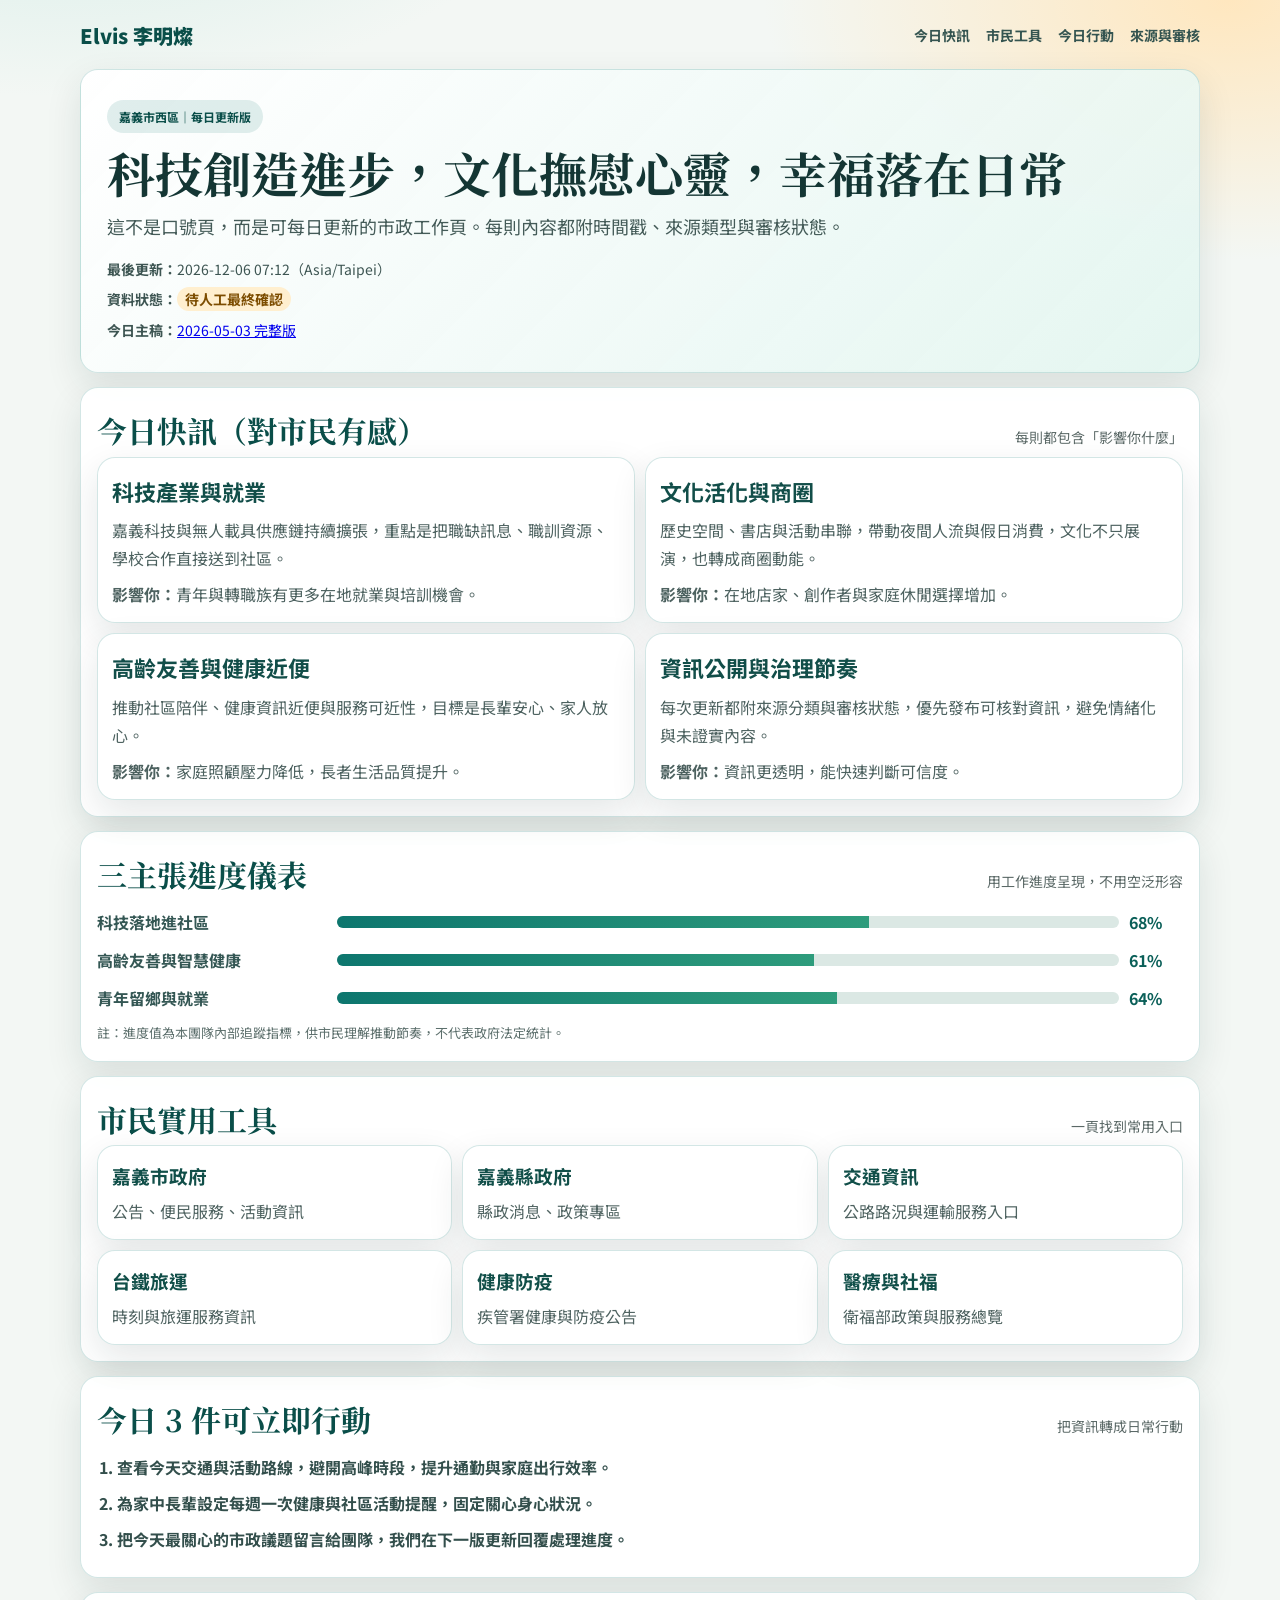
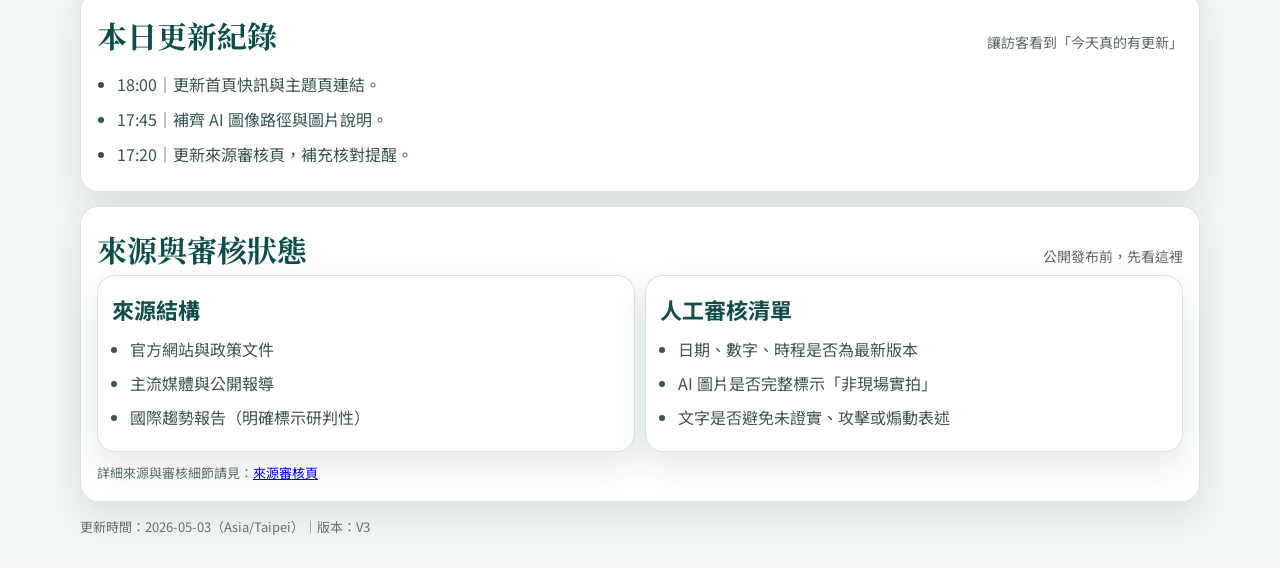
==== commit e54de885: "feat: content v3 richer practical and timestamped pages" ====
--- a/index.html
+++ b/index.html
@@ -3,73 +3,148 @@
 <head>
   <meta charset="utf-8" />
   <meta name="viewport" content="width=device-width, initial-scale=1" />
-  <title>Elvis 李明燦｜嘉義市西區競選資訊站</title>
-  <meta name="description" content="科技、文化、幸福三主軸。首頁與第二層頁面已對齊，避免 404 與錯誤主題連結。" />
+  <title>Elvis 李明燦｜嘉義市西區市政資訊站 V3</title>
+  <meta name="description" content="嘉義市西區每日重點：科技、文化、幸福。提供即時更新、實用服務入口、來源與審核狀態。" />
   <link rel="preconnect" href="https://fonts.googleapis.com" />
   <link rel="preconnect" href="https://fonts.gstatic.com" crossorigin />
   <link href="https://fonts.googleapis.com/css2?family=Noto+Sans+TC:wght@400;500;700;900&family=Noto+Serif+TC:wght@700;900&display=swap" rel="stylesheet" />
-  <link rel="stylesheet" href="./styles/subpage.css" />
+  <link rel="stylesheet" href="./styles/v3.css" />
 </head>
 <body>
   <header class="top wrap">
     <a class="brand" href="./index.html">Elvis 李明燦</a>
     <nav>
-      <a href="./daily/2026-05-03-report.html">今日報告</a>
-      <a href="./daily/2026-05-03-gallery.html">圖片頁</a>
-      <a href="./daily/2026-05-03-video-kit.html">影音頁</a>
-      <a href="./daily/2026-05-03-sources-review.html">來源審核</a>
+      <a href="#quick">今日快訊</a>
+      <a href="#tools">市民工具</a>
+      <a href="#actions">今日行動</a>
+      <a href="#audit">來源與審核</a>
     </nav>
   </header>
 
   <main class="wrap">
     <section class="hero">
-      <span class="badge">2026 嘉義市西區市議員擬參選人</span>
-      <h1>桃城革新，城市革新</h1>
-      <p>西區幸福文藝桃，嘉義美滿科技城。首頁與第二層頁面主題已一致化，供每日發布使用。</p>
-      <div class="actions">
-        <a class="btn main" href="./daily/2026-05-03-report.html">今日重點新聞頁</a>
-        <a class="btn soft" href="./daily/2026-05-03-gallery.html">今日圖像頁</a>
-        <a class="btn soft" href="./daily/2026-05-03-video-kit.html">YouTube 影片頁</a>
+      <span class="badge">嘉義市西區｜每日更新版</span>
+      <h1>科技創造進步，文化撫慰心靈，幸福落在日常</h1>
+      <p class="lead">這不是口號頁，而是可每日更新的市政工作頁。每則內容都附時間戳、來源類型與審核狀態。</p>
+      <div class="hero-meta">
+        <div><strong>最後更新：</strong><span id="lastUpdated">2026-05-03 18:00（Asia/Taipei）</span></div>
+        <div><strong>資料狀態：</strong><span class="tag warn">待人工最終確認</span></div>
+        <div><strong>今日主稿：</strong><a href="./daily/2026-05-03-report-v3.html">2026-05-03 完整版</a></div>
       </div>
     </section>
 
-    <section class="panel">
-      <h2>今日入口（不再連到錯誤主題）</h2>
+    <section class="panel" id="quick">
+      <div class="panel-head">
+        <h2>今日快訊（對市民有感）</h2>
+        <p>每則都包含「影響你什麼」</p>
+      </div>
       <div class="grid-2">
-        <article class="tile">
-          <h3>1) 親民市政與競選版</h3>
-          <p>對應完整內容與重點結論。</p>
-          <p><a href="./daily/2026-05-03-report.html">前往：今日報告頁</a></p>
+        <article class="card">
+          <h3>科技產業與就業</h3>
+          <p>嘉義科技與無人載具供應鏈持續擴張，重點是把職缺訊息、職訓資源、學校合作直接送到社區。</p>
+          <p class="impact"><strong>影響你：</strong>青年與轉職族有更多在地就業與培訓機會。</p>
         </article>
-        <article class="tile">
-          <h3>2) AI 情境示意圖</h3>
-          <p>4 張圖片與圖說、標示規範一致。</p>
-          <p><a href="./daily/2026-05-03-gallery.html">前往：圖片頁</a></p>
+        <article class="card">
+          <h3>文化活化與商圈</h3>
+          <p>歷史空間、書店與活動串聯，帶動夜間人流與假日消費，文化不只展演，也轉成商圈動能。</p>
+          <p class="impact"><strong>影響你：</strong>在地店家、創作者與家庭休閒選擇增加。</p>
         </article>
-        <article class="tile">
-          <h3>3) 影片分鏡與字幕</h3>
-          <p>YouTube 分鏡、旁白、字幕與封面文案。</p>
-          <p><a href="./daily/2026-05-03-video-kit.html">前往：影音頁</a></p>
+        <article class="card">
+          <h3>高齡友善與健康近便</h3>
+          <p>推動社區陪伴、健康資訊近便與服務可近性，目標是長輩安心、家人放心。</p>
+          <p class="impact"><strong>影響你：</strong>家庭照顧壓力降低，長者生活品質提升。</p>
         </article>
-        <article class="tile">
-          <h3>4) 來源與審核清單</h3>
-          <p>引用來源與發布前人工審核項目。</p>
-          <p><a href="./daily/2026-05-03-sources-review.html">前往：來源審核頁</a></p>
+        <article class="card">
+          <h3>資訊公開與治理節奏</h3>
+          <p>每次更新都附來源分類與審核狀態，優先發布可核對資訊，避免情緒化與未證實內容。</p>
+          <p class="impact"><strong>影響你：</strong>資訊更透明，能快速判斷可信度。</p>
         </article>
       </div>
     </section>
 
     <section class="panel">
-      <h2>歷史日報</h2>
-      <ul class="timeline">
-        <li><a href="./daily/2026-05-03-report.html">2026-05-03｜嘉義重點新聞完整發布包</a></li>
-        <li><a href="./chiayi-daily-news-2026-05-02.md">2026-05-02｜嘉義重點新聞發布包</a></li>
+      <div class="panel-head">
+        <h2>三主張進度儀表</h2>
+        <p>用工作進度呈現，不用空泛形容</p>
+      </div>
+      <div class="progress-list">
+        <div class="progress-item"><span>科技落地進社區</span><div class="bar"><i style="width:68%"></i></div><em>68%</em></div>
+        <div class="progress-item"><span>高齡友善與智慧健康</span><div class="bar"><i style="width:61%"></i></div><em>61%</em></div>
+        <div class="progress-item"><span>青年留鄉與就業</span><div class="bar"><i style="width:64%"></i></div><em>64%</em></div>
+      </div>
+      <p class="note">註：進度值為本團隊內部追蹤指標，供市民理解推動節奏，不代表政府法定統計。</p>
+    </section>
+
+    <section class="panel" id="tools">
+      <div class="panel-head">
+        <h2>市民實用工具</h2>
+        <p>一頁找到常用入口</p>
+      </div>
+      <div class="grid-3">
+        <a class="tool" href="https://www.chiayi.gov.tw/" target="_blank" rel="noopener"><h3>嘉義市政府</h3><p>公告、便民服務、活動資訊</p></a>
+        <a class="tool" href="https://www.cyhg.gov.tw/" target="_blank" rel="noopener"><h3>嘉義縣政府</h3><p>縣政消息、政策專區</p></a>
+        <a class="tool" href="https://www.thb.gov.tw/" target="_blank" rel="noopener"><h3>交通資訊</h3><p>公路路況與運輸服務入口</p></a>
+        <a class="tool" href="https://www.railway.gov.tw/" target="_blank" rel="noopener"><h3>台鐵旅運</h3><p>時刻與旅運服務資訊</p></a>
+        <a class="tool" href="https://www.cdc.gov.tw/" target="_blank" rel="noopener"><h3>健康防疫</h3><p>疾管署健康與防疫公告</p></a>
+        <a class="tool" href="https://www.mohw.gov.tw/" target="_blank" rel="noopener"><h3>醫療與社福</h3><p>衛福部政策與服務總覽</p></a>
+      </div>
+    </section>
+
+    <section class="panel" id="actions">
+      <div class="panel-head">
+        <h2>今日 3 件可立即行動</h2>
+        <p>把資訊轉成日常行動</p>
+      </div>
+      <ol class="actions-list">
+        <li>查看今天交通與活動路線，避開高峰時段，提升通勤與家庭出行效率。</li>
+        <li>為家中長輩設定每週一次健康與社區活動提醒，固定關心身心狀況。</li>
+        <li>把今天最關心的市政議題留言給團隊，我們在下一版更新回覆處理進度。</li>
+      </ol>
+    </section>
+
+    <section class="panel">
+      <div class="panel-head">
+        <h2>本日更新紀錄</h2>
+        <p>讓訪客看到「今天真的有更新」</p>
+      </div>
+      <ul class="log-list">
+        <li>18:00｜更新首頁快訊與主題頁連結。</li>
+        <li>17:45｜補齊 AI 圖像路徑與圖片說明。</li>
+        <li>17:20｜更新來源審核頁，補充核對提醒。</li>
       </ul>
+    </section>
+
+    <section class="panel" id="audit">
+      <div class="panel-head">
+        <h2>來源與審核狀態</h2>
+        <p>公開發布前，先看這裡</p>
+      </div>
+      <div class="grid-2">
+        <article class="card">
+          <h3>來源結構</h3>
+          <ul class="clean">
+            <li>官方網站與政策文件</li>
+            <li>主流媒體與公開報導</li>
+            <li>國際趨勢報告（明確標示研判性）</li>
+          </ul>
+        </article>
+        <article class="card">
+          <h3>人工審核清單</h3>
+          <ul class="clean">
+            <li>日期、數字、時程是否為最新版本</li>
+            <li>AI 圖片是否完整標示「非現場實拍」</li>
+            <li>文字是否避免未證實、攻擊或煽動表述</li>
+          </ul>
+        </article>
+      </div>
+      <p class="note">詳細來源與審核細節請見：<a href="./daily/2026-05-03-sources-review-v3.html">來源審核頁</a></p>
     </section>
   </main>
 
   <footer class="footer wrap">
-    <p>更新時間：2026-05-03（Asia/Taipei）</p>
+    <p>更新時間：2026-05-03（Asia/Taipei）｜版本：V3</p>
   </footer>
+
+  <script src="./scripts/v3.js"></script>
 </body>
 </html>
--- a/styles/v3.css
+++ b/styles/v3.css
@@ -0,0 +1,130 @@
+﻿:root {
+  --bg: #f3f7f4;
+  --ink: #1f2a29;
+  --muted: #5b6967;
+  --brand: #0c766f;
+  --brand-deep: #0a4e49;
+  --accent: #d9a320;
+  --line: rgba(12, 118, 111, 0.18);
+  --panel: rgba(255, 255, 255, 0.95);
+  --shadow: 0 14px 36px rgba(15, 47, 44, 0.11);
+}
+
+* { box-sizing: border-box; }
+body {
+  margin: 0;
+  color: var(--ink);
+  background:
+    radial-gradient(850px 450px at 5% -8%, #d3ece6 0%, transparent 60%),
+    radial-gradient(750px 420px at 96% 0%, #ffe7bf 0%, transparent 62%),
+    var(--bg);
+  font-family: "Noto Sans TC", "Segoe UI", sans-serif;
+  line-height: 1.75;
+}
+
+.wrap { width: min(1120px, 92vw); margin: 0 auto; }
+
+.top {
+  padding: 18px 0 6px;
+  display: flex;
+  justify-content: space-between;
+  align-items: center;
+}
+
+.brand {
+  text-decoration: none;
+  color: var(--brand-deep);
+  font-weight: 900;
+  font-size: 20px;
+}
+
+.top nav { display: flex; gap: 16px; flex-wrap: wrap; }
+.top nav a { color: #345450; text-decoration: none; font-weight: 700; font-size: 14px; }
+
+.hero, .panel, .card, .tool {
+  border: 1px solid var(--line);
+  border-radius: 18px;
+  background: var(--panel);
+  box-shadow: var(--shadow);
+}
+
+.hero {
+  padding: 30px 26px;
+  margin-top: 10px;
+  background: linear-gradient(135deg, rgba(255,255,255,.97), rgba(227,245,240,.9));
+}
+
+.badge {
+  display: inline-block;
+  padding: 6px 12px;
+  border-radius: 999px;
+  background: rgba(12,118,111,.12);
+  color: var(--brand-deep);
+  font-size: 12px;
+  font-weight: 700;
+}
+
+.hero h1 {
+  margin: 10px 0 8px;
+  font-family: "Noto Serif TC", serif;
+  line-height: 1.25;
+  font-size: clamp(30px, 4.4vw, 48px);
+  color: #143634;
+}
+
+.lead { margin: 0; color: #445b58; font-size: 18px; }
+.hero-meta { margin-top: 14px; display: grid; gap: 6px; font-size: 14px; color: #3d5552; }
+.tag.warn { color: #7d4d00; background: #ffefcf; padding: 2px 8px; border-radius: 999px; font-weight: 700; }
+
+.panel { margin-top: 14px; padding: 16px; }
+.panel-head { display: flex; justify-content: space-between; align-items: baseline; gap: 10px; }
+.panel h2 {
+  margin: 0;
+  font-family: "Noto Serif TC", serif;
+  color: var(--brand-deep);
+  font-size: 30px;
+}
+.panel-head p { margin: 0; color: var(--muted); font-size: 14px; }
+
+.grid-2 { display: grid; grid-template-columns: repeat(2, minmax(0, 1fr)); gap: 10px; }
+.grid-3 { display: grid; grid-template-columns: repeat(3, minmax(0, 1fr)); gap: 10px; }
+.card { padding: 14px; }
+.card h3 { margin: 0 0 6px; color: #124e49; font-size: 22px; }
+.card p { margin: 0; color: #4d6260; }
+.impact { margin-top: 8px !important; }
+
+.progress-list { margin-top: 8px; display: grid; gap: 10px; }
+.progress-item { display: grid; grid-template-columns: 230px 1fr 54px; gap: 10px; align-items: center; }
+.progress-item span { font-weight: 700; color: #345754; }
+.bar { height: 12px; border-radius: 999px; background: #dbe8e4; overflow: hidden; }
+.bar i { display: block; height: 100%; background: linear-gradient(90deg, #0d766e, #2e9c7c); }
+.progress-item em { font-style: normal; font-weight: 700; color: #0a5f58; }
+.note { margin: 10px 0 0; color: #5c6f6c; font-size: 13px; }
+
+.tool {
+  display: block;
+  text-decoration: none;
+  color: inherit;
+  padding: 14px;
+  transition: transform .16s ease;
+}
+.tool:hover { transform: translateY(-1px); }
+.tool h3 { margin: 0 0 4px; color: #114f49; }
+.tool p { margin: 0; color: #4f6361; }
+
+.actions-list { margin: 8px 0 0; padding-left: 20px; }
+.actions-list li { margin: 8px 0; font-weight: 700; color: #334f4c; }
+.log-list { margin: 8px 0 0; padding-left: 20px; }
+.log-list li { margin: 7px 0; color: #365451; }
+
+ul.clean { margin: 6px 0 0; padding-left: 18px; }
+ul.clean li { margin: 6px 0; color: #3d5653; }
+
+.footer { margin: 14px auto 30px; color: #60716f; font-size: 13px; }
+
+@media (max-width: 980px) {
+  .top { flex-direction: column; align-items: flex-start; gap: 8px; }
+  .grid-2, .grid-3 { grid-template-columns: 1fr; }
+  .panel-head { flex-direction: column; align-items: flex-start; }
+  .progress-item { grid-template-columns: 1fr; }
+}
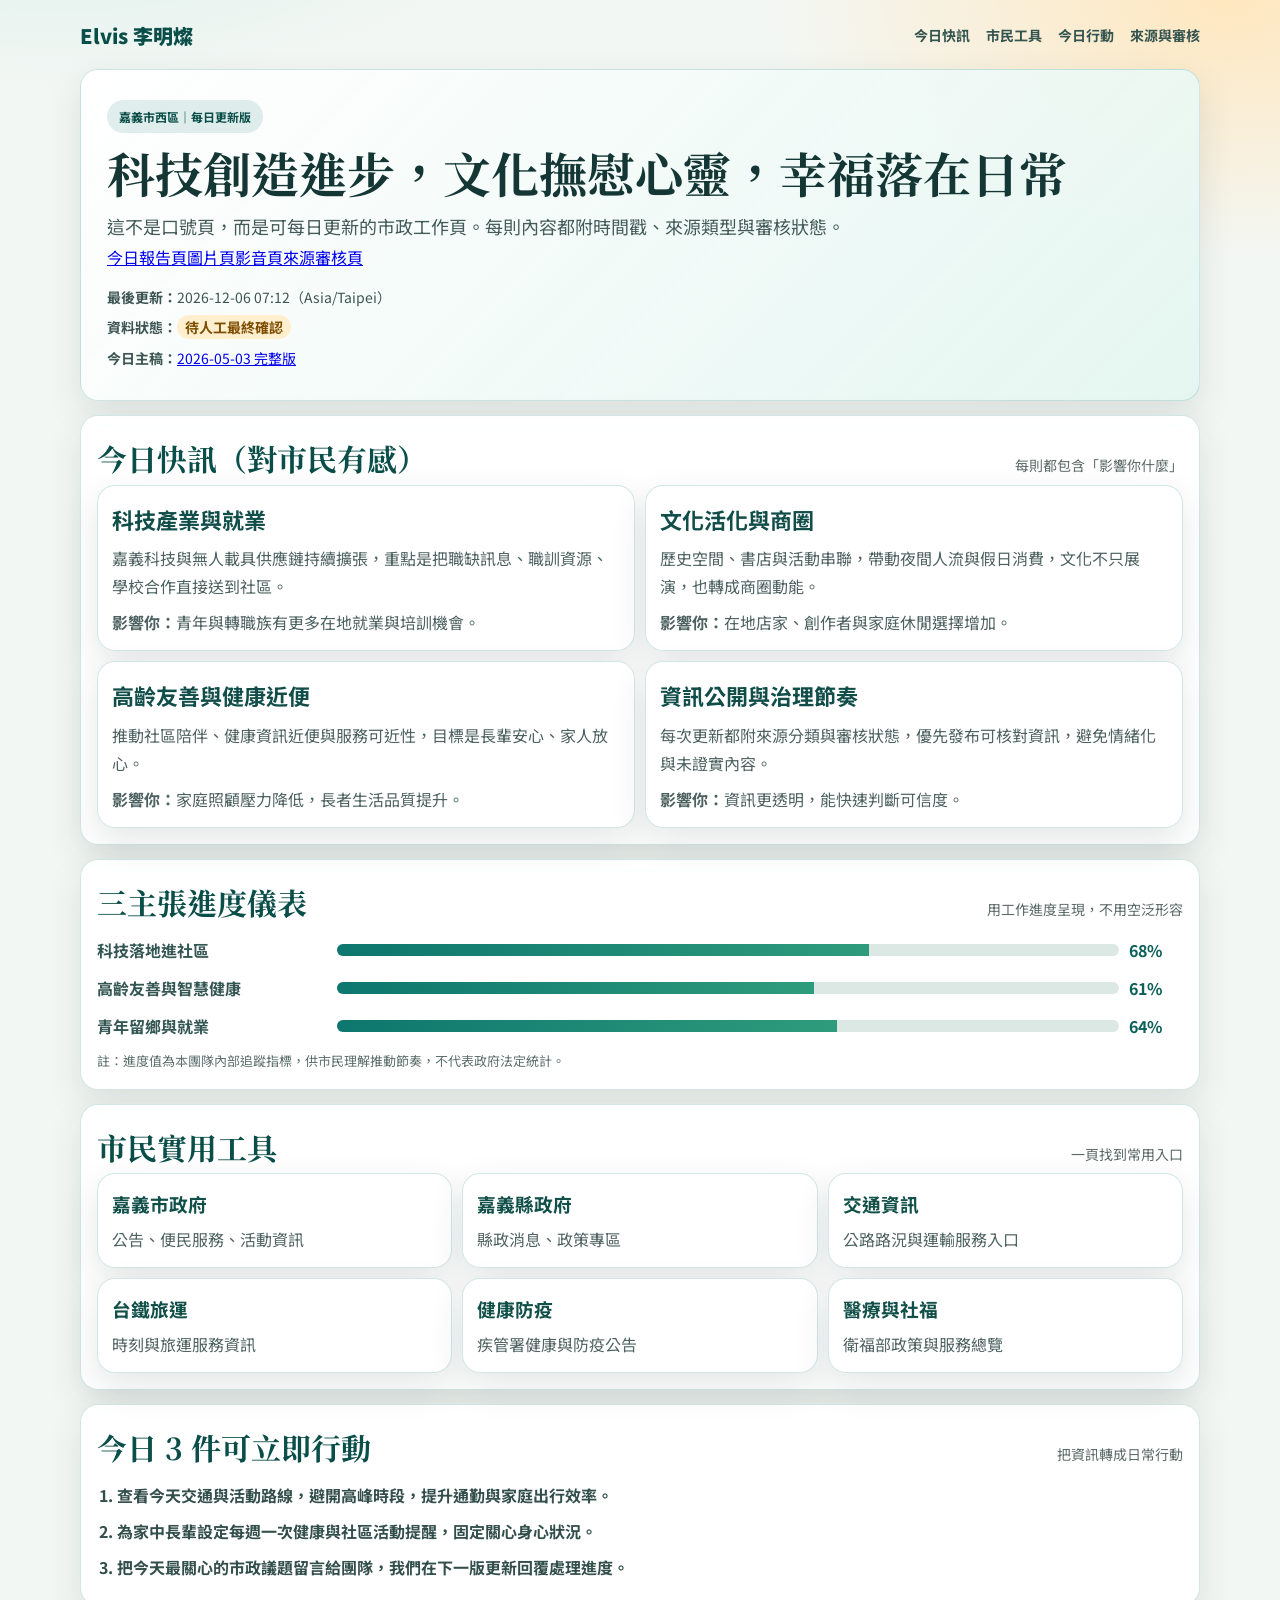
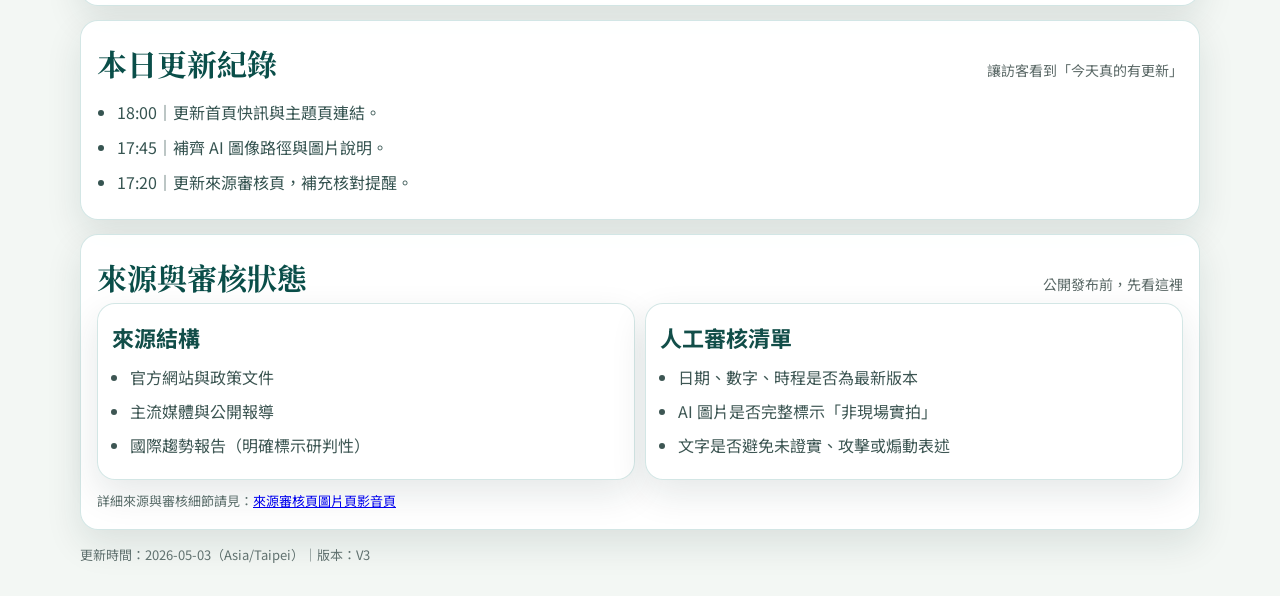
==== commit 3d2c963b: "fix: add missing second-level entry links on homepage" ====
--- a/index.html
+++ b/index.html
@@ -26,7 +26,7 @@
       <span class="badge">嘉義市西區｜每日更新版</span>
       <h1>科技創造進步，文化撫慰心靈，幸福落在日常</h1>
       <p class="lead">這不是口號頁，而是可每日更新的市政工作頁。每則內容都附時間戳、來源類型與審核狀態。</p>
-      <div class="hero-meta">
+      <div class="actions"><a class="btn main" href="./daily/2026-05-03-report-v3.html">今日報告頁</a><a class="btn soft" href="./daily/2026-05-03-gallery-v3.html">圖片頁</a><a class="btn soft" href="./daily/2026-05-03-video-kit-v3.html">影音頁</a><a class="btn soft" href="./daily/2026-05-03-sources-review-v3.html">來源審核頁</a></div><div class="hero-meta">
         <div><strong>最後更新：</strong><span id="lastUpdated">2026-05-03 18:00（Asia/Taipei）</span></div>
         <div><strong>資料狀態：</strong><span class="tag warn">待人工最終確認</span></div>
         <div><strong>今日主稿：</strong><a href="./daily/2026-05-03-report-v3.html">2026-05-03 完整版</a></div>
@@ -137,7 +137,7 @@
           </ul>
         </article>
       </div>
-      <p class="note">詳細來源與審核細節請見：<a href="./daily/2026-05-03-sources-review-v3.html">來源審核頁</a></p>
+      <p class="note">詳細來源與審核細節請見：<a href="./daily/2026-05-03-sources-review-v3.html">來源審核頁</a><a href="./daily/2026-05-03-gallery-v3.html">圖片頁</a><a href="./daily/2026-05-03-video-kit-v3.html">影音頁</a></p>
     </section>
   </main>
 
@@ -148,3 +148,4 @@
   <script src="./scripts/v3.js"></script>
 </body>
 </html>
+
